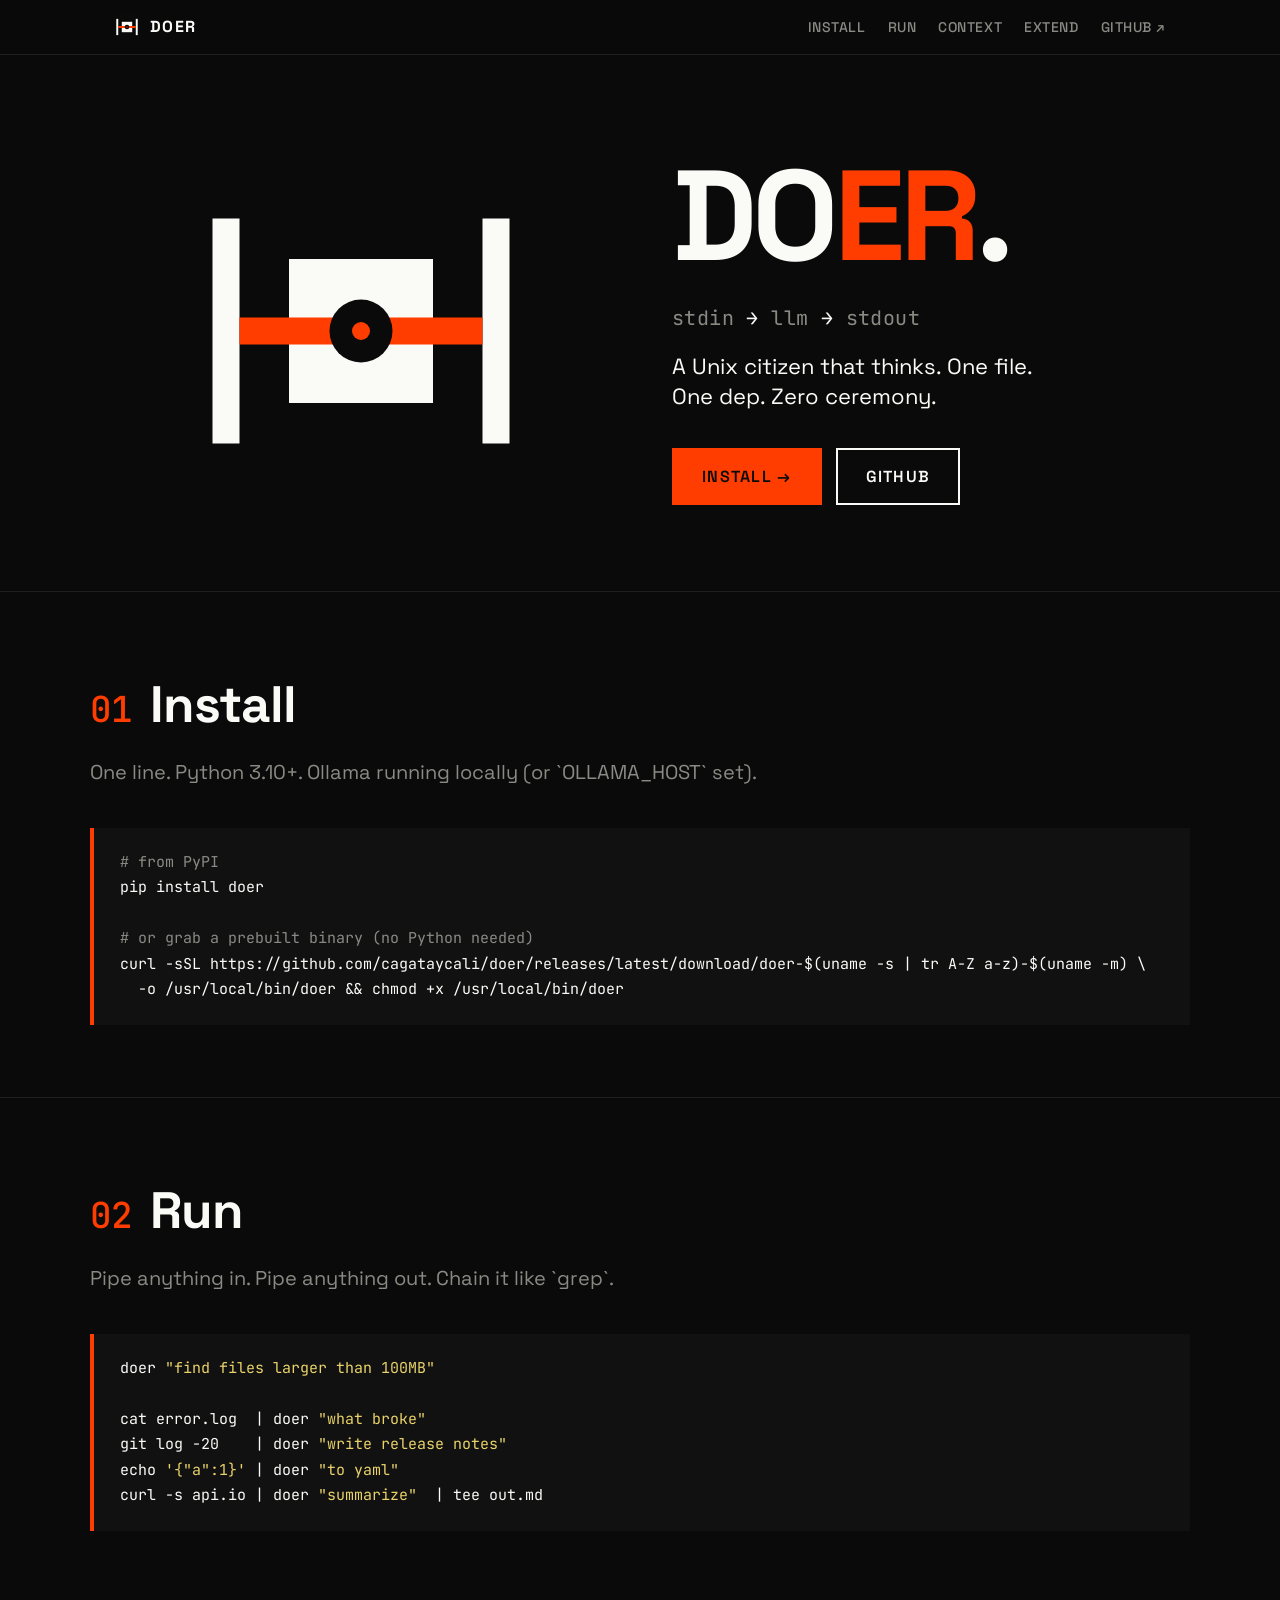
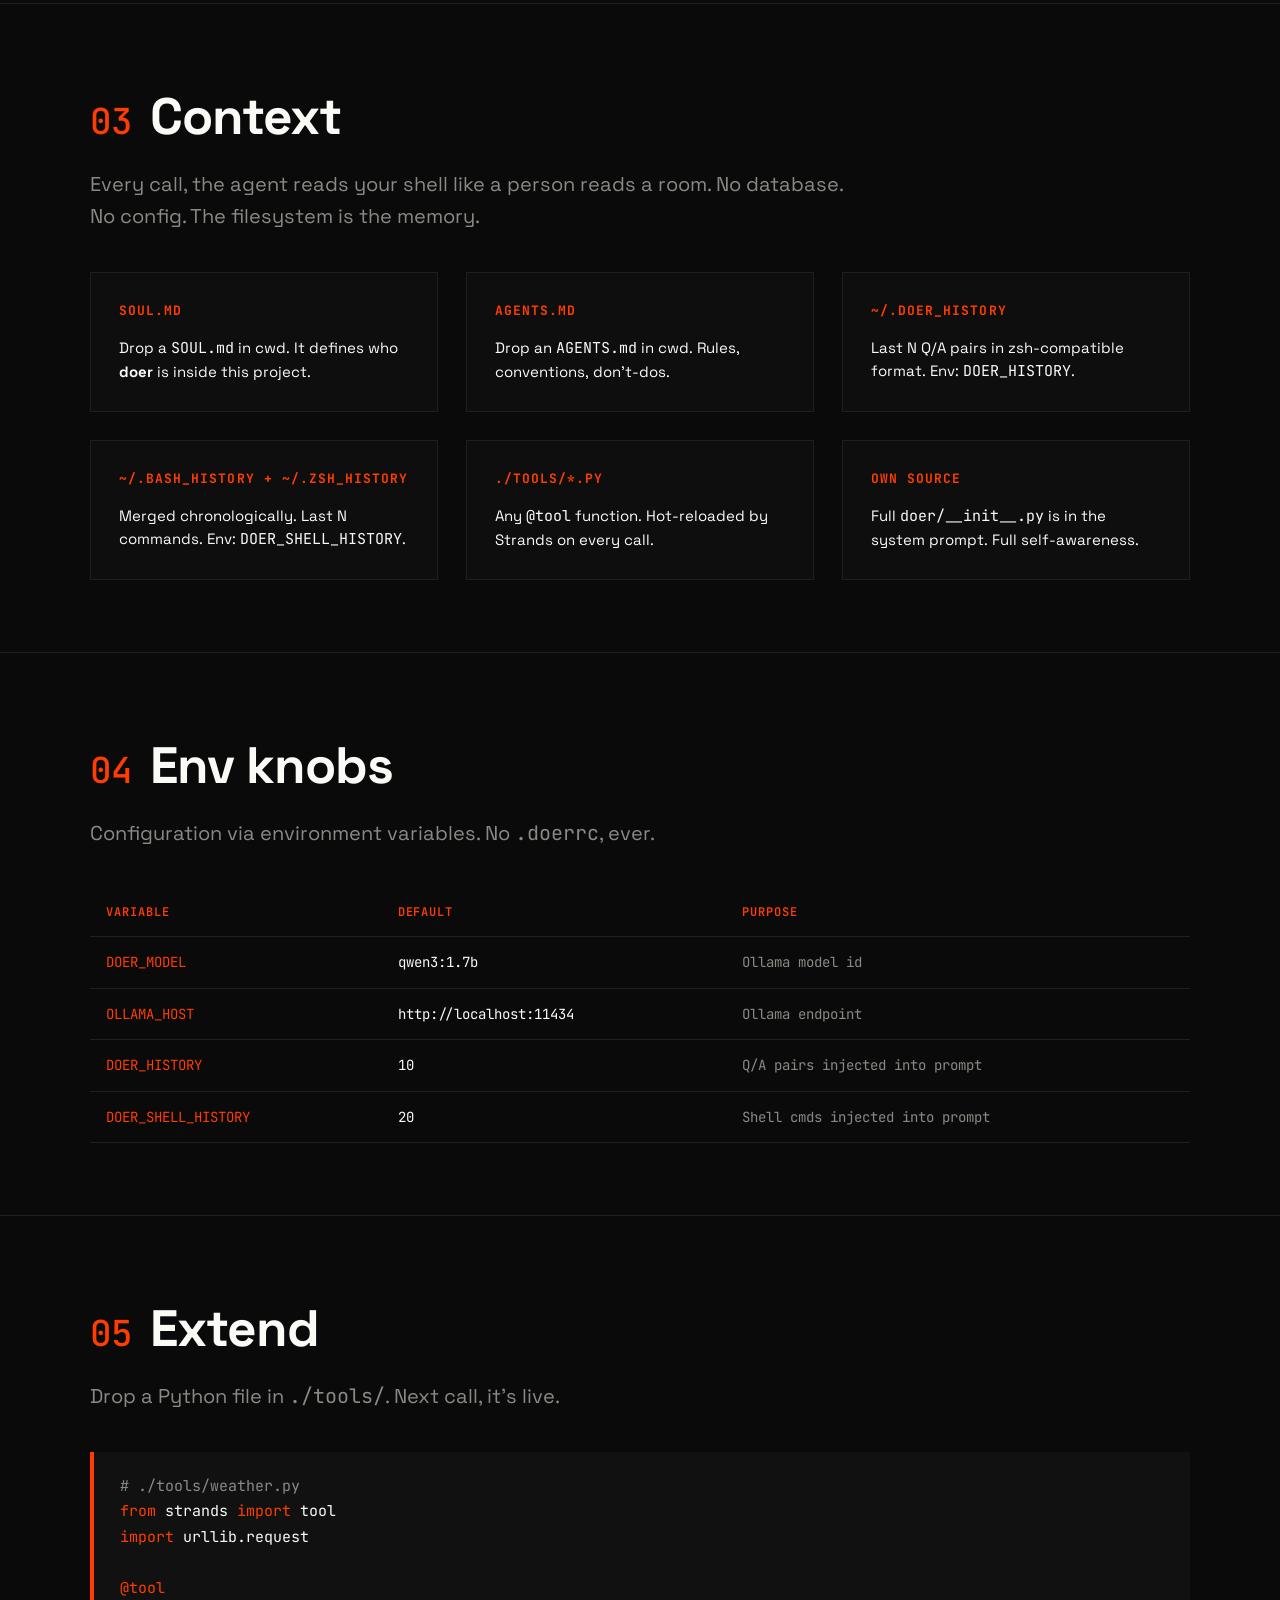
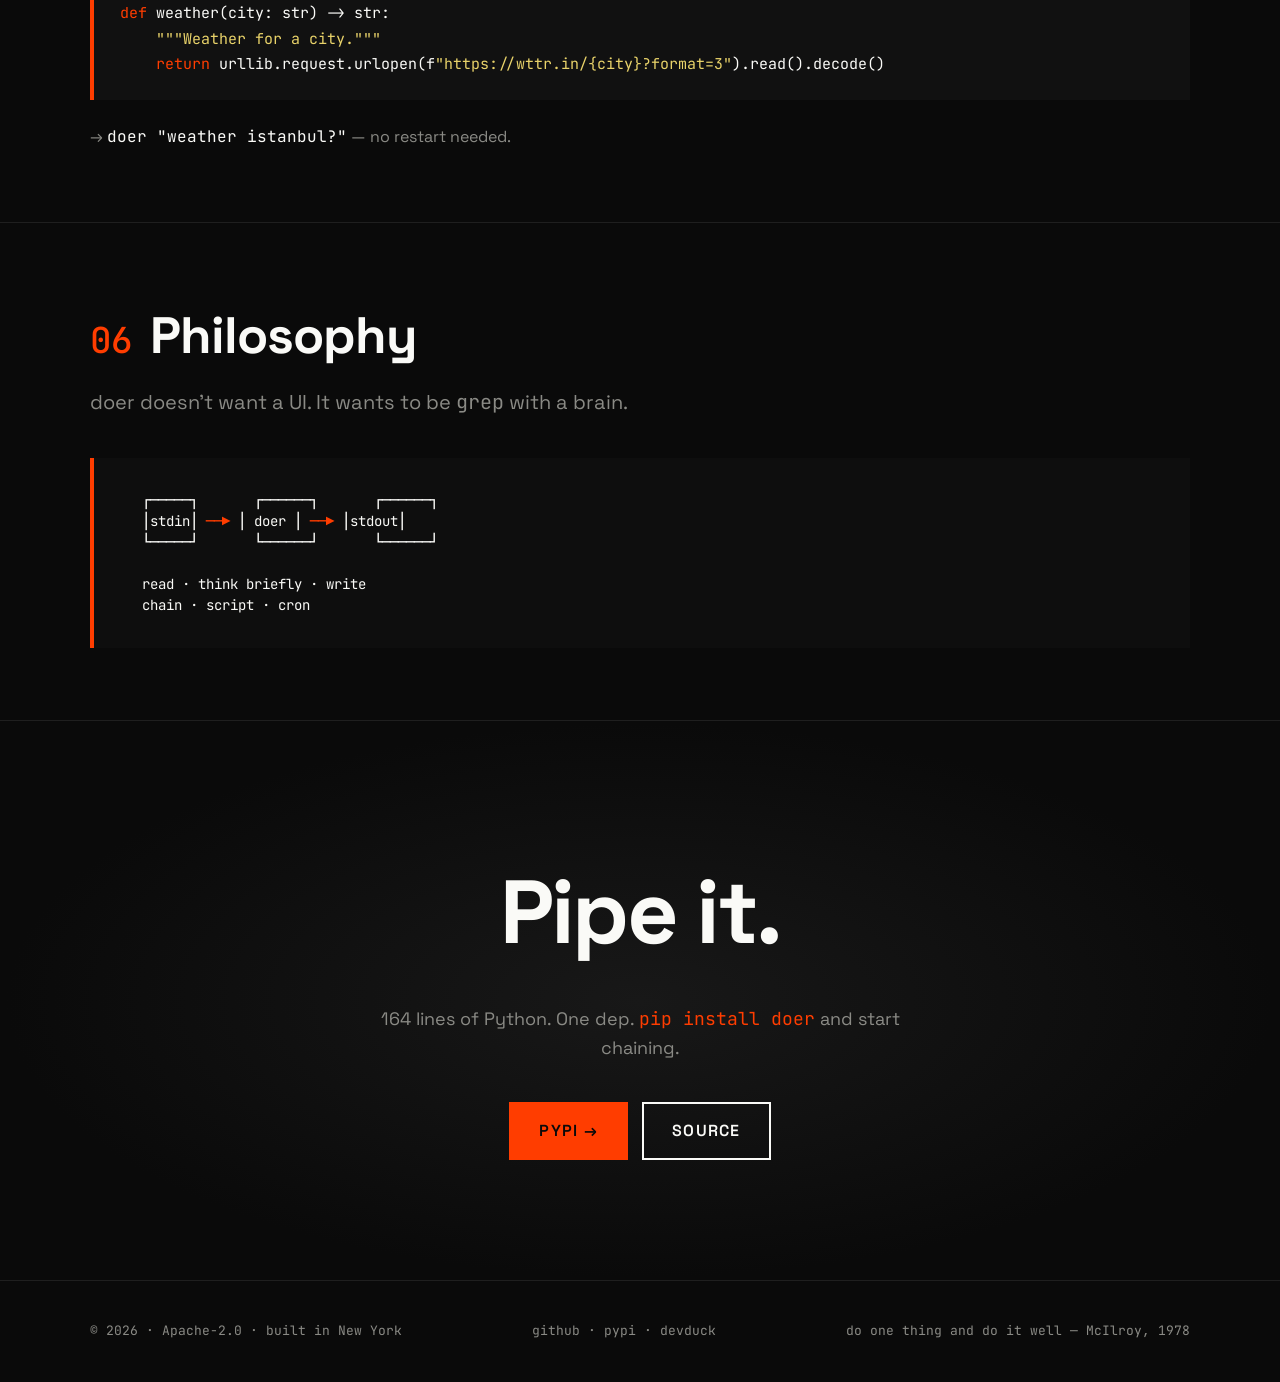
==== docs/index.html @ dee0f4cd "v0.2.0: new brand — bold, solid, pipe-first - new mark: black/paper/signal-orange geometric pipe (do" ====
<!doctype html>
<html lang="en">
<head>
<meta charset="utf-8">
<meta name="viewport" content="width=device-width,initial-scale=1">
<title>DOER · stdin → llm → stdout</title>
<meta name="description" content="A Unix citizen that thinks. One file. One dep. Zero ceremony.">
<meta property="og:title" content="DOER">
<meta property="og:description" content="stdin → llm → stdout. One file. One dep. 164 lines.">
<meta property="og:image" content="doer.svg">
<meta name="theme-color" content="#0A0A0A">
<link rel="icon" href="doer.svg">
<link rel="preconnect" href="https://fonts.googleapis.com">
<link rel="preconnect" href="https://fonts.gstatic.com" crossorigin>
<link href="https://fonts.googleapis.com/css2?family=Space+Grotesk:wght@400;500;600;700&family=JetBrains+Mono:wght@400;500;700&display=swap" rel="stylesheet">
<style>
  :root {
    --ink:    #0A0A0A;
    --paper:  #FAFAF7;
    --signal: #FF3D00;
    --mute:   #8A8A85;
    --line:   #1F1F1F;
    --sans:   'Space Grotesk', system-ui, sans-serif;
    --mono:   'JetBrains Mono', ui-monospace, Menlo, monospace;
  }
  * { box-sizing: border-box; margin: 0; padding: 0; }
  html { scroll-behavior: smooth; }
  body {
    background: var(--ink);
    color: var(--paper);
    font: 16px/1.6 var(--sans);
    -webkit-font-smoothing: antialiased;
    overflow-x: hidden;
  }
  a { color: var(--signal); text-decoration: none; }
  a:hover { text-decoration: underline; text-underline-offset: 3px; }
  code, pre { font-family: var(--mono); }

  /* top nav */
  nav {
    position: sticky; top: 0; z-index: 10;
    background: rgba(10,10,10,0.85);
    backdrop-filter: blur(12px);
    border-bottom: 1px solid var(--line);
  }
  nav .wrap {
    max-width: 1100px; margin: 0 auto;
    padding: 14px 24px;
    display: flex; align-items: center; gap: 24px;
  }
  nav .brand {
    display: flex; align-items: center; gap: 10px;
    font-weight: 700; letter-spacing: 0.08em; color: var(--paper);
  }
  nav .brand img { width: 26px; height: 26px; }
  nav ul { display: flex; gap: 22px; list-style: none; margin-left: auto; font-size: 14px; }
  nav ul a { color: var(--mute); font-weight: 500; letter-spacing: 0.04em; text-transform: uppercase; }
  nav ul a:hover { color: var(--paper); text-decoration: none; }

  /* hero */
  .hero {
    max-width: 1100px; margin: 0 auto;
    padding: 96px 24px 80px;
    display: grid; grid-template-columns: 1fr 1fr; gap: 64px; align-items: center;
  }
  .hero .mark { display: flex; justify-content: center; }
  .hero .mark img { width: 100%; max-width: 360px; height: auto; }
  .hero h1 {
    font-size: clamp(64px, 10vw, 128px);
    font-weight: 700;
    letter-spacing: -0.04em;
    line-height: 0.92;
  }
  .hero h1 .accent { color: var(--signal); }
  .hero .flow {
    font-family: var(--mono);
    font-size: 20px;
    color: var(--mute);
    margin: 28px 0 18px;
    letter-spacing: 0.02em;
  }
  .hero .flow b { color: var(--paper); font-weight: 500; }
  .hero .tag {
    font-size: 22px; line-height: 1.35; font-weight: 400; color: var(--paper);
    margin-bottom: 36px; max-width: 26ch;
  }
  .cta { display: flex; gap: 14px; flex-wrap: wrap; }
  .btn {
    font: inherit; font-weight: 600;
    padding: 14px 28px;
    border: 2px solid var(--paper);
    color: var(--paper); background: transparent;
    text-transform: uppercase; letter-spacing: 0.08em;
    transition: all 0.15s;
    display: inline-flex; align-items: center; gap: 8px;
  }
  .btn.primary { background: var(--signal); border-color: var(--signal); color: var(--ink); }
  .btn.primary:hover { background: var(--paper); border-color: var(--paper); text-decoration: none; }
  .btn:hover { background: var(--paper); color: var(--ink); text-decoration: none; }

  /* sections */
  section { padding: 72px 24px; border-top: 1px solid var(--line); }
  section .wrap { max-width: 1100px; margin: 0 auto; }
  section h2 {
    font-size: clamp(32px, 4vw, 56px);
    font-weight: 700; letter-spacing: -0.02em;
    margin-bottom: 10px;
  }
  section h2 .num { color: var(--signal); font-family: var(--mono); font-weight: 500; margin-right: 18px; font-size: 0.7em; }
  section h2 + p.lead { color: var(--mute); font-size: 20px; margin-bottom: 40px; max-width: 60ch; }

  /* code blocks */
  pre {
    background: #111; border-left: 4px solid var(--signal);
    padding: 22px 26px; overflow-x: auto; font-size: 15px; line-height: 1.7;
    color: var(--paper);
  }
  pre .c { color: var(--mute); }
  pre .k { color: var(--signal); }
  pre .s { color: #E9D36A; }

  /* feature grid */
  .grid { display: grid; grid-template-columns: repeat(3, 1fr); gap: 28px; margin-top: 16px; }
  .card {
    border: 1px solid var(--line); padding: 28px; background: #0E0E0E;
    transition: border-color 0.15s;
  }
  .card:hover { border-color: var(--signal); }
  .card h3 {
    font-family: var(--mono); font-size: 13px; letter-spacing: 0.08em;
    color: var(--signal); text-transform: uppercase;
    margin-bottom: 14px;
  }
  .card p { color: var(--paper); line-height: 1.55; font-size: 15px; }

  /* env table */
  table { width: 100%; border-collapse: collapse; font-family: var(--mono); font-size: 14px; }
  th, td { padding: 14px 16px; text-align: left; border-bottom: 1px solid var(--line); }
  th { color: var(--signal); text-transform: uppercase; letter-spacing: 0.08em; font-size: 12px; font-weight: 600; }
  td.val { color: var(--signal); }
  td.mute { color: var(--mute); }

  /* big CTA */
  .final {
    text-align: center;
    padding: 120px 24px;
    background: radial-gradient(ellipse at center, #181818, var(--ink) 70%);
  }
  .final h2 { font-size: clamp(48px, 7vw, 96px); letter-spacing: -0.03em; }
  .final p { margin: 20px auto 40px; color: var(--mute); max-width: 50ch; font-size: 18px; }

  /* footer */
  footer {
    border-top: 1px solid var(--line);
    padding: 40px 24px; font-size: 13px; color: var(--mute);
    font-family: var(--mono);
  }
  footer .wrap { max-width: 1100px; margin: 0 auto; display: flex; justify-content: space-between; flex-wrap: wrap; gap: 20px; }
  footer a { color: var(--mute); }
  footer a:hover { color: var(--signal); }

  /* ASCII flow diagram */
  .ascii {
    font-family: var(--mono); white-space: pre;
    color: var(--paper); background: #0E0E0E;
    padding: 32px; border-left: 4px solid var(--signal);
    font-size: 14px; line-height: 1.5; overflow-x: auto;
  }
  .ascii .a { color: var(--signal); }

  @media (max-width: 768px) {
    .hero { grid-template-columns: 1fr; padding: 48px 24px; gap: 32px; }
    .hero .mark img { max-width: 220px; }
    .grid { grid-template-columns: 1fr; }
    nav ul { gap: 14px; }
  }
</style>
</head>
<body>

<nav>
  <div class="wrap">
    <a class="brand" href="#top"><img src="doer.svg" alt=""> DOER</a>
    <ul>
      <li><a href="#install">Install</a></li>
      <li><a href="#run">Run</a></li>
      <li><a href="#context">Context</a></li>
      <li><a href="#extend">Extend</a></li>
      <li><a href="https://github.com/cagataycali/doer">GitHub ↗</a></li>
    </ul>
  </div>
</nav>

<div class="hero" id="top">
  <div class="mark"><img src="doer.svg" alt="doer mark"></div>
  <div>
    <h1>DO<span class="accent">ER</span>.</h1>
    <div class="flow">stdin <b>→</b> llm <b>→</b> stdout</div>
    <p class="tag">A Unix citizen that thinks. One file. One dep. Zero ceremony.</p>
    <div class="cta">
      <a class="btn primary" href="#install">Install →</a>
      <a class="btn" href="https://github.com/cagataycali/doer">GitHub</a>
    </div>
  </div>
</div>

<section id="install">
  <div class="wrap">
    <h2><span class="num">01</span>Install</h2>
    <p class="lead">One line. Python 3.10+. Ollama running locally (or `OLLAMA_HOST` set).</p>
    <pre><span class="c"># from PyPI</span>
pip install doer

<span class="c"># or grab a prebuilt binary (no Python needed)</span>
curl -sSL https://github.com/cagataycali/doer/releases/latest/download/doer-$(uname -s | tr A-Z a-z)-$(uname -m) \
  -o /usr/local/bin/doer && chmod +x /usr/local/bin/doer</pre>
  </div>
</section>

<section id="run">
  <div class="wrap">
    <h2><span class="num">02</span>Run</h2>
    <p class="lead">Pipe anything in. Pipe anything out. Chain it like `grep`.</p>
    <pre>doer <span class="s">"find files larger than 100MB"</span>

cat error.log  | doer <span class="s">"what broke"</span>
git log -20    | doer <span class="s">"write release notes"</span>
echo <span class="s">'{"a":1}'</span> | doer <span class="s">"to yaml"</span>
curl -s api.io | doer <span class="s">"summarize"</span>  | tee out.md</pre>
  </div>
</section>

<section id="context">
  <div class="wrap">
    <h2><span class="num">03</span>Context</h2>
    <p class="lead">Every call, the agent reads your shell like a person reads a room. No database. No config. The filesystem is the memory.</p>
    <div class="grid">
      <div class="card"><h3>SOUL.md</h3><p>Drop a <code>SOUL.md</code> in cwd. It defines who <b>doer</b> is inside this project.</p></div>
      <div class="card"><h3>AGENTS.md</h3><p>Drop an <code>AGENTS.md</code> in cwd. Rules, conventions, don't-dos.</p></div>
      <div class="card"><h3>~/.doer_history</h3><p>Last N Q/A pairs in zsh-compatible format. Env: <code>DOER_HISTORY</code>.</p></div>
      <div class="card"><h3>~/.bash_history + ~/.zsh_history</h3><p>Merged chronologically. Last N commands. Env: <code>DOER_SHELL_HISTORY</code>.</p></div>
      <div class="card"><h3>./tools/*.py</h3><p>Any <code>@tool</code> function. Hot-reloaded by Strands on every call.</p></div>
      <div class="card"><h3>Own source</h3><p>Full <code>doer/__init__.py</code> is in the system prompt. Full self-awareness.</p></div>
    </div>
  </div>
</section>

<section id="env">
  <div class="wrap">
    <h2><span class="num">04</span>Env knobs</h2>
    <p class="lead">Configuration via environment variables. No <code>.doerrc</code>, ever.</p>
    <table>
      <thead><tr><th>Variable</th><th>Default</th><th>Purpose</th></tr></thead>
      <tbody>
        <tr><td class="val">DOER_MODEL</td><td><code>qwen3:1.7b</code></td><td class="mute">Ollama model id</td></tr>
        <tr><td class="val">OLLAMA_HOST</td><td><code>http://localhost:11434</code></td><td class="mute">Ollama endpoint</td></tr>
        <tr><td class="val">DOER_HISTORY</td><td><code>10</code></td><td class="mute">Q/A pairs injected into prompt</td></tr>
        <tr><td class="val">DOER_SHELL_HISTORY</td><td><code>20</code></td><td class="mute">Shell cmds injected into prompt</td></tr>
      </tbody>
    </table>
  </div>
</section>

<section id="extend">
  <div class="wrap">
    <h2><span class="num">05</span>Extend</h2>
    <p class="lead">Drop a Python file in <code>./tools/</code>. Next call, it's live.</p>
    <pre><span class="c"># ./tools/weather.py</span>
<span class="k">from</span> strands <span class="k">import</span> tool
<span class="k">import</span> urllib.request

<span class="k">@tool</span>
<span class="k">def</span> weather(city: str) -> str:
    <span class="s">"""Weather for a city."""</span>
    <span class="k">return</span> urllib.request.urlopen(f<span class="s">"https://wttr.in/{city}?format=3"</span>).read().decode()</pre>
    <p style="margin-top: 24px; color: var(--mute);">→ <code style="color: var(--paper)">doer "weather istanbul?"</code> — no restart needed.</p>
  </div>
</section>

<section id="philosophy">
  <div class="wrap">
    <h2><span class="num">06</span>Philosophy</h2>
    <p class="lead">doer doesn't want a UI. It wants to be <code>grep</code> with a brain.</p>
    <div class="ascii">  ┌─────┐       ┌──────┐       ┌──────┐
  │stdin│ <span class="a">──▶</span> │ doer │ <span class="a">──▶</span> │stdout│
  └─────┘       └──────┘       └──────┘

  read · think briefly · write
  chain · script · cron</div>
  </div>
</section>

<section class="final" id="final">
  <h2>Pipe it.</h2>
  <p>164 lines of Python. One dep. <code style="color: var(--signal)">pip install doer</code> and start chaining.</p>
  <div class="cta" style="justify-content: center;">
    <a class="btn primary" href="https://pypi.org/project/doer/">PyPI →</a>
    <a class="btn" href="https://github.com/cagataycali/doer">Source</a>
  </div>
</section>

<footer>
  <div class="wrap">
    <div>© 2026 · Apache-2.0 · built in New York</div>
    <div><a href="https://github.com/cagataycali/doer">github</a> · <a href="https://pypi.org/project/doer/">pypi</a> · <a href="https://github.com/cagataycali/devduck">devduck</a></div>
    <div><code>do one thing and do it well</code> — McIlroy, 1978</div>
  </div>
</footer>

</body>
</html>
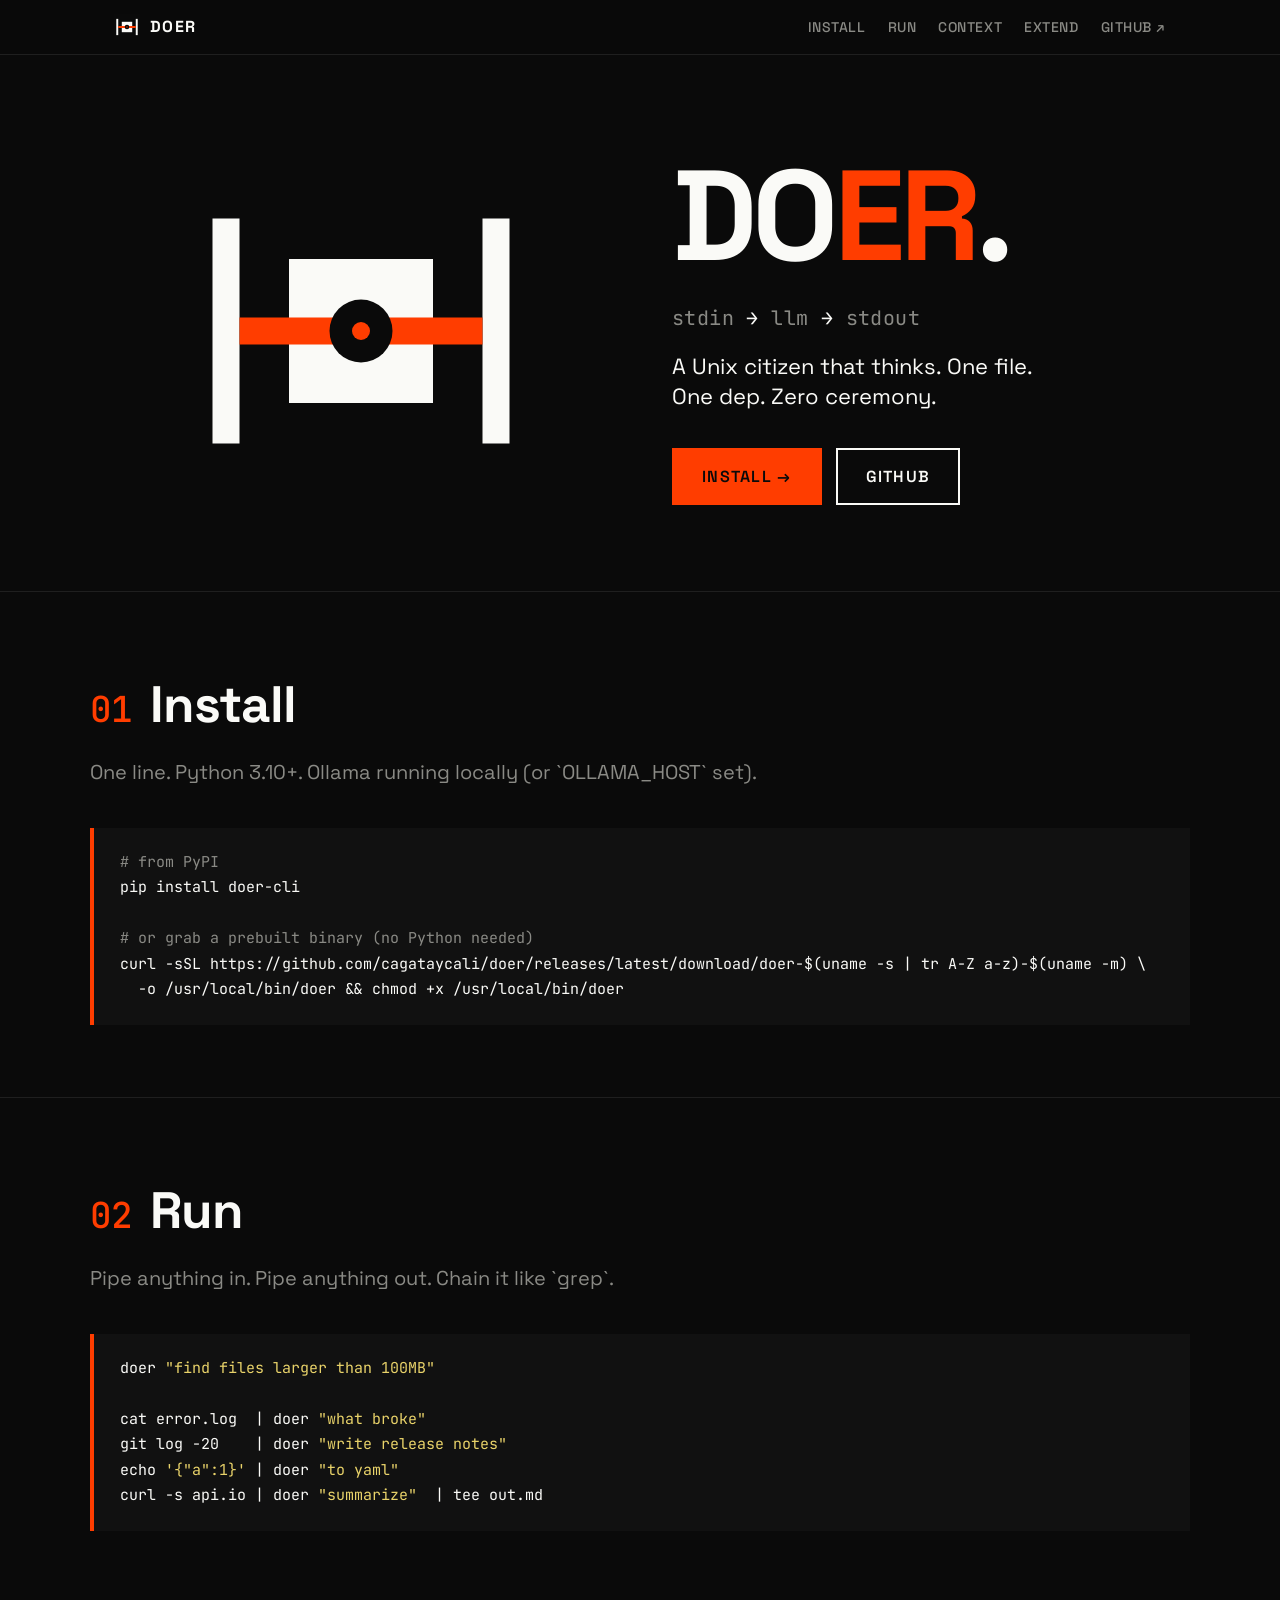
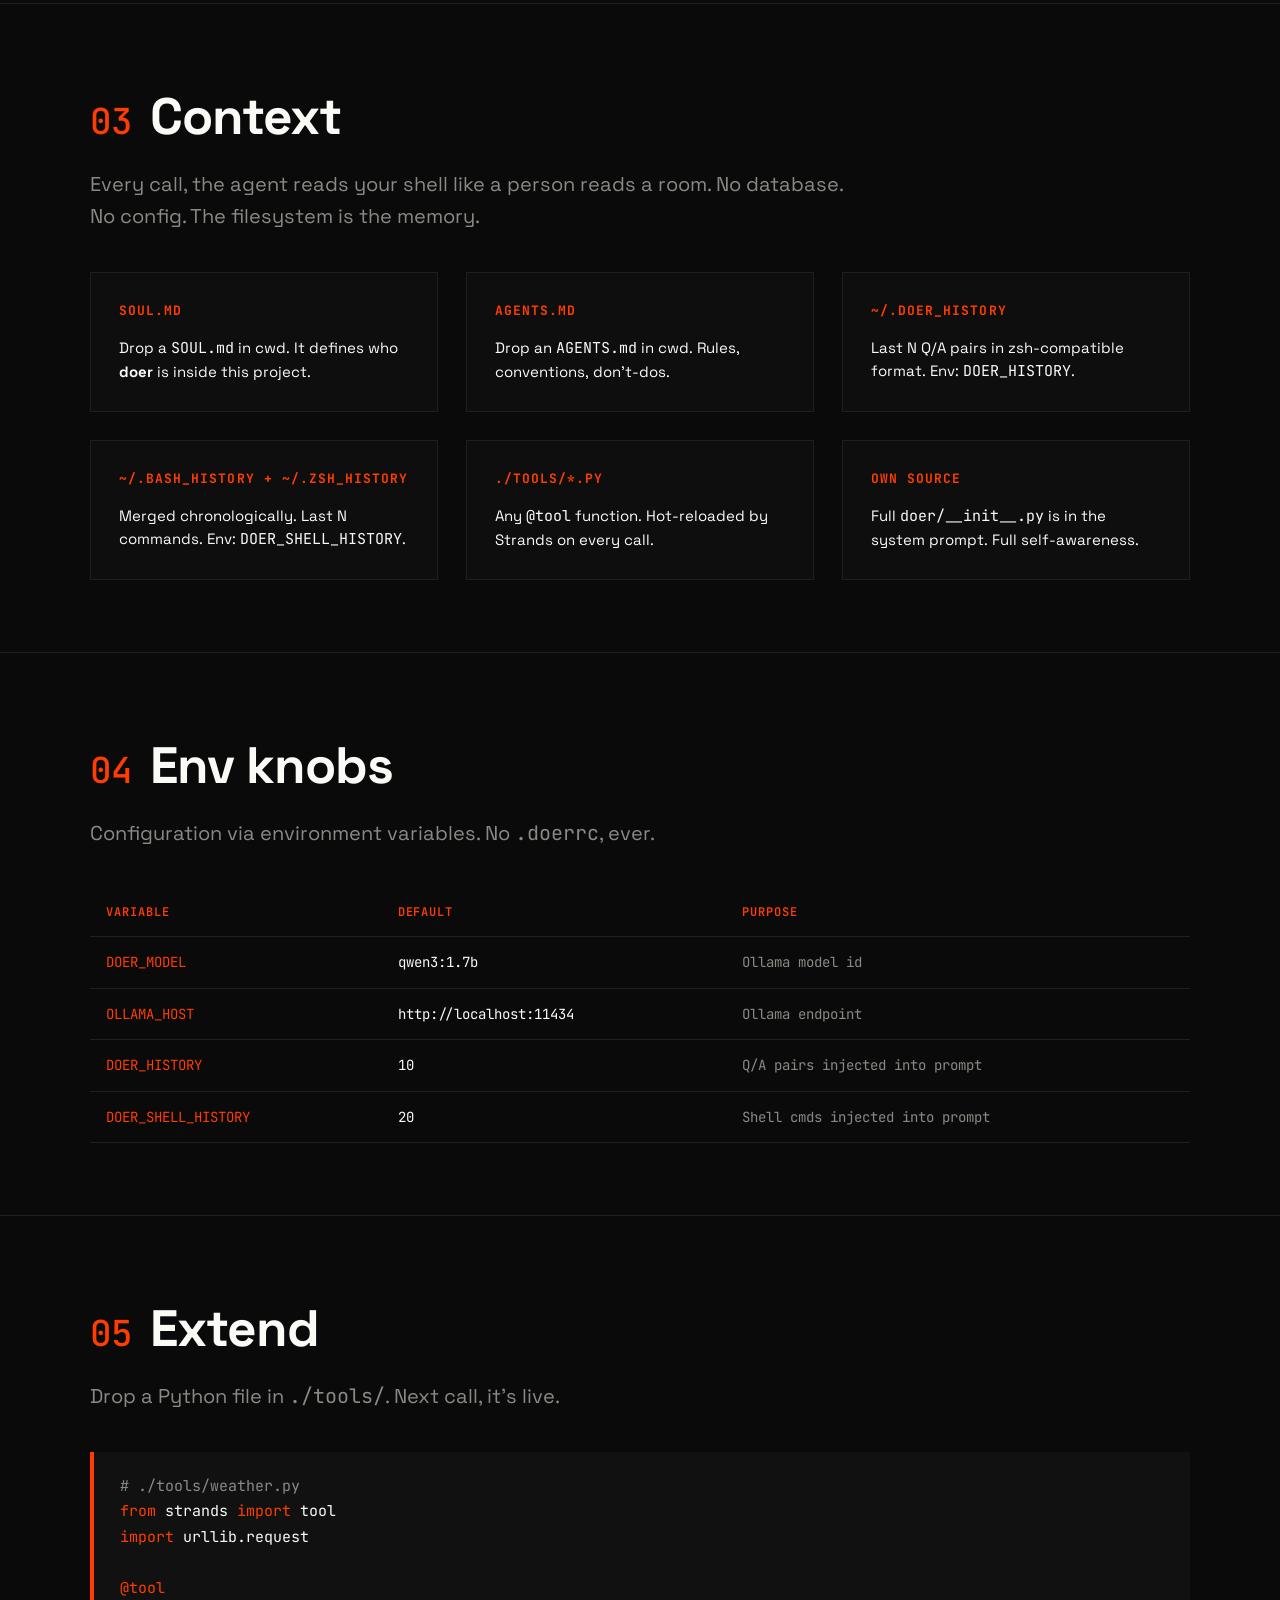
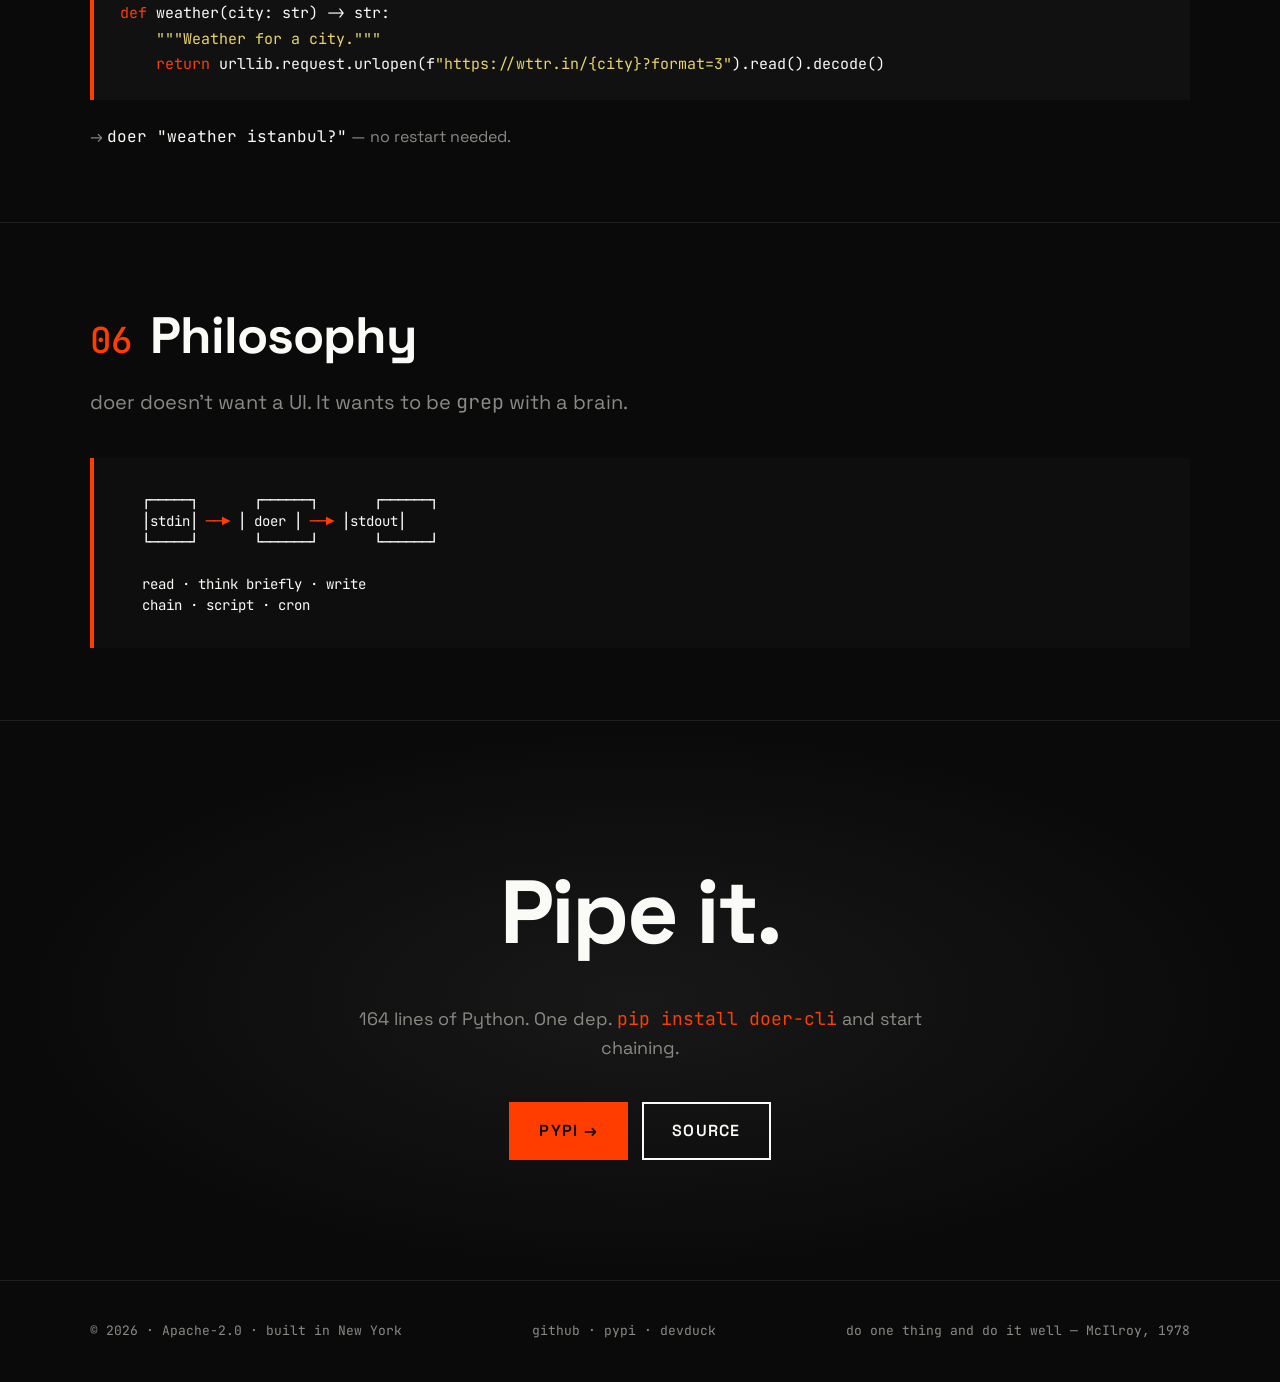
==== commit 6b78ea36: "pypi: rename package to 'doer-cli' (name 'doer' is reserved on PyPI) PyPI blocks the bare name 'doer" ====
--- a/docs/index.html
+++ b/docs/index.html
@@ -209,7 +209,7 @@
     <h2><span class="num">01</span>Install</h2>
     <p class="lead">One line. Python 3.10+. Ollama running locally (or `OLLAMA_HOST` set).</p>
     <pre><span class="c"># from PyPI</span>
-pip install doer
+pip install doer-cli
 
 <span class="c"># or grab a prebuilt binary (no Python needed)</span>
 curl -sSL https://github.com/cagataycali/doer/releases/latest/download/doer-$(uname -s | tr A-Z a-z)-$(uname -m) \
@@ -292,9 +292,9 @@
 
 <section class="final" id="final">
   <h2>Pipe it.</h2>
-  <p>164 lines of Python. One dep. <code style="color: var(--signal)">pip install doer</code> and start chaining.</p>
+  <p>164 lines of Python. One dep. <code style="color: var(--signal)">pip install doer-cli</code> and start chaining.</p>
   <div class="cta" style="justify-content: center;">
-    <a class="btn primary" href="https://pypi.org/project/doer/">PyPI →</a>
+    <a class="btn primary" href="https://pypi.org/project/doer-cli/">PyPI →</a>
     <a class="btn" href="https://github.com/cagataycali/doer">Source</a>
   </div>
 </section>
@@ -302,7 +302,7 @@
 <footer>
   <div class="wrap">
     <div>© 2026 · Apache-2.0 · built in New York</div>
-    <div><a href="https://github.com/cagataycali/doer">github</a> · <a href="https://pypi.org/project/doer/">pypi</a> · <a href="https://github.com/cagataycali/devduck">devduck</a></div>
+    <div><a href="https://github.com/cagataycali/doer">github</a> · <a href="https://pypi.org/project/doer-cli/">pypi</a> · <a href="https://github.com/cagataycali/devduck">devduck</a></div>
     <div><code>do one thing and do it well</code> — McIlroy, 1978</div>
   </div>
 </footer>
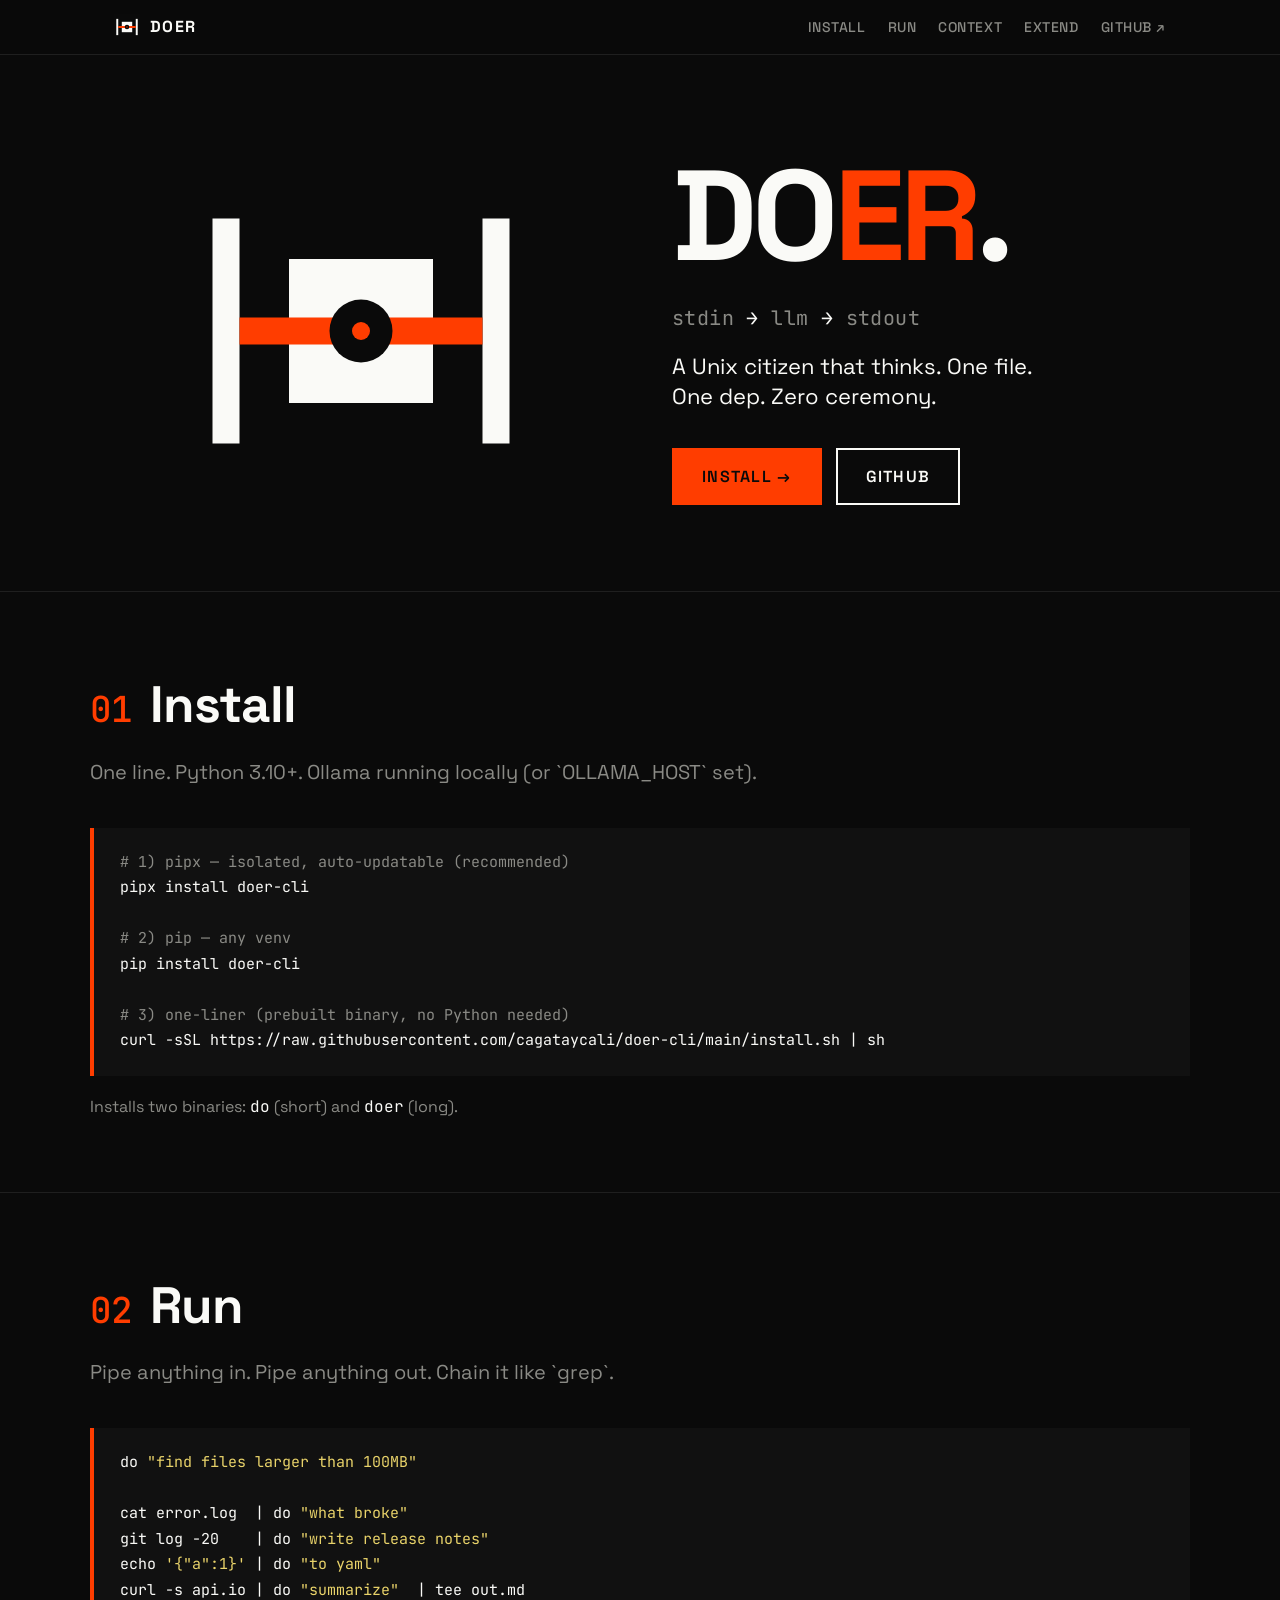
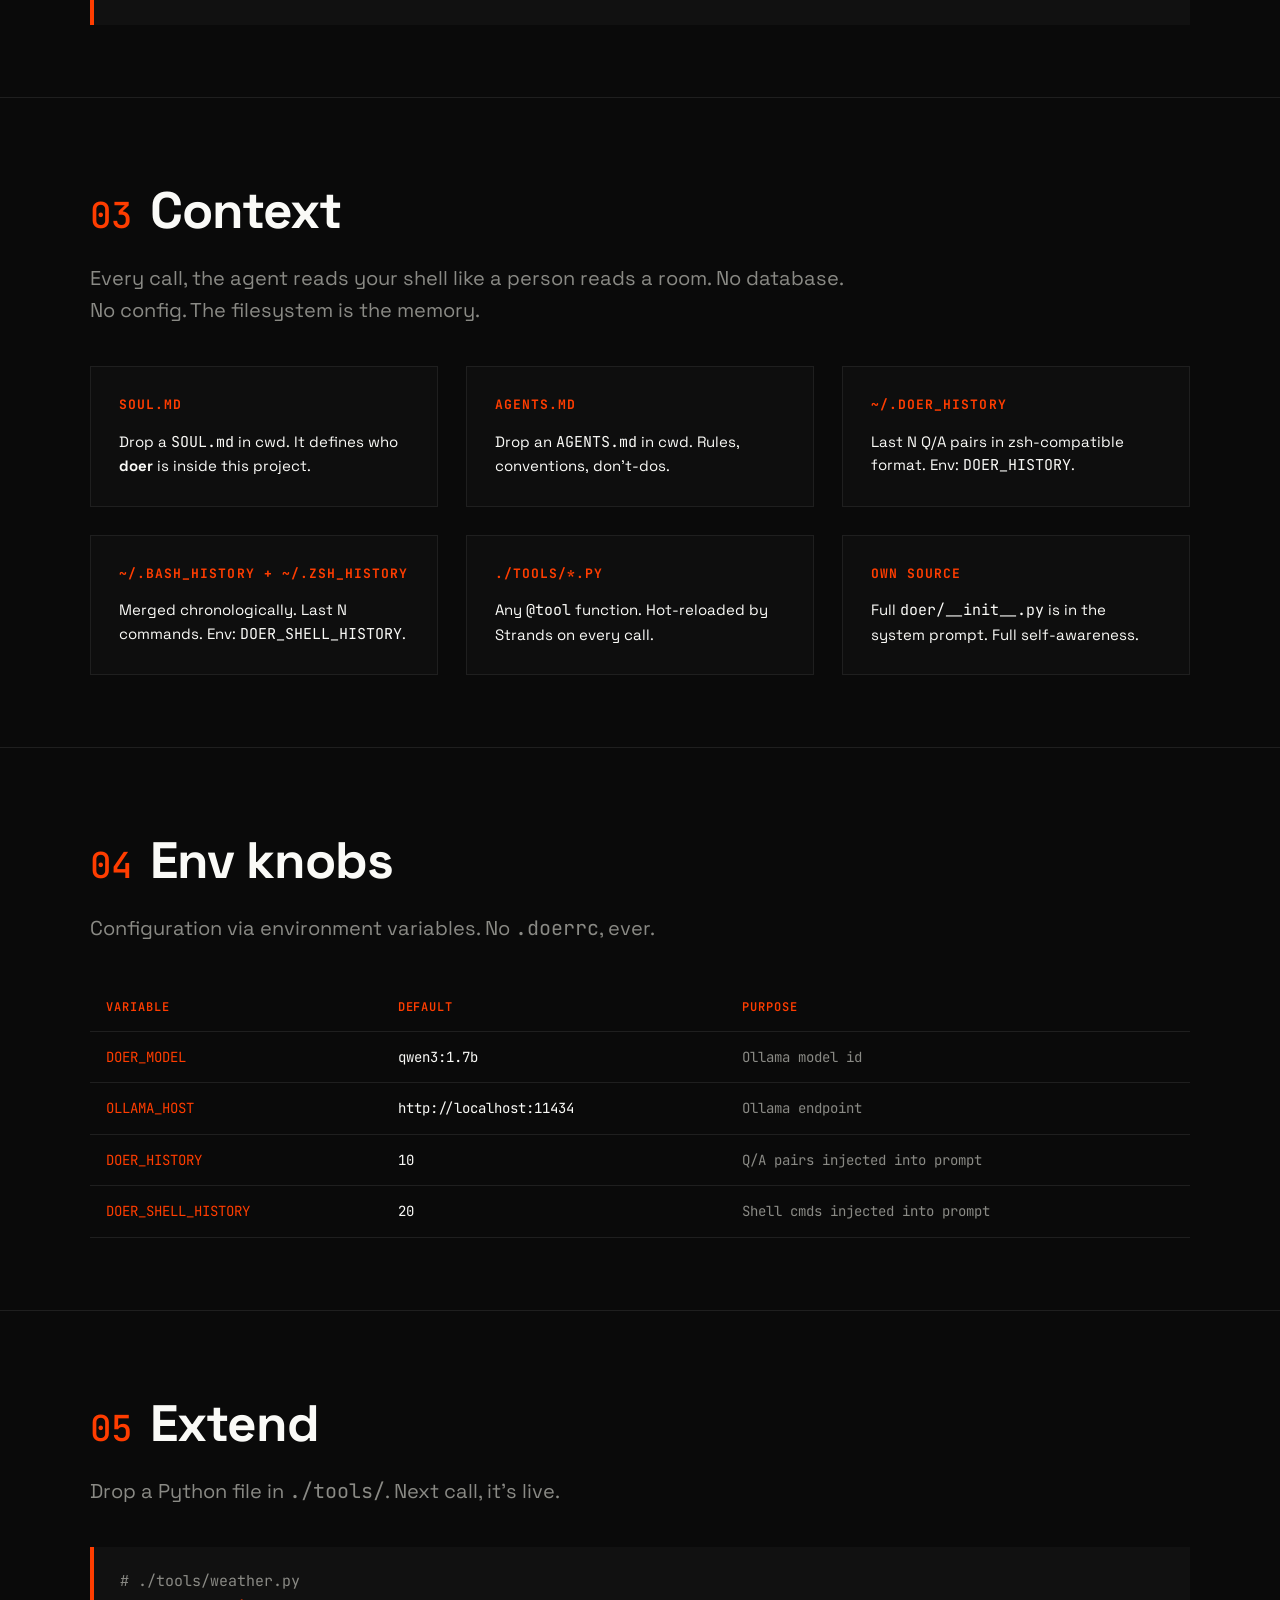
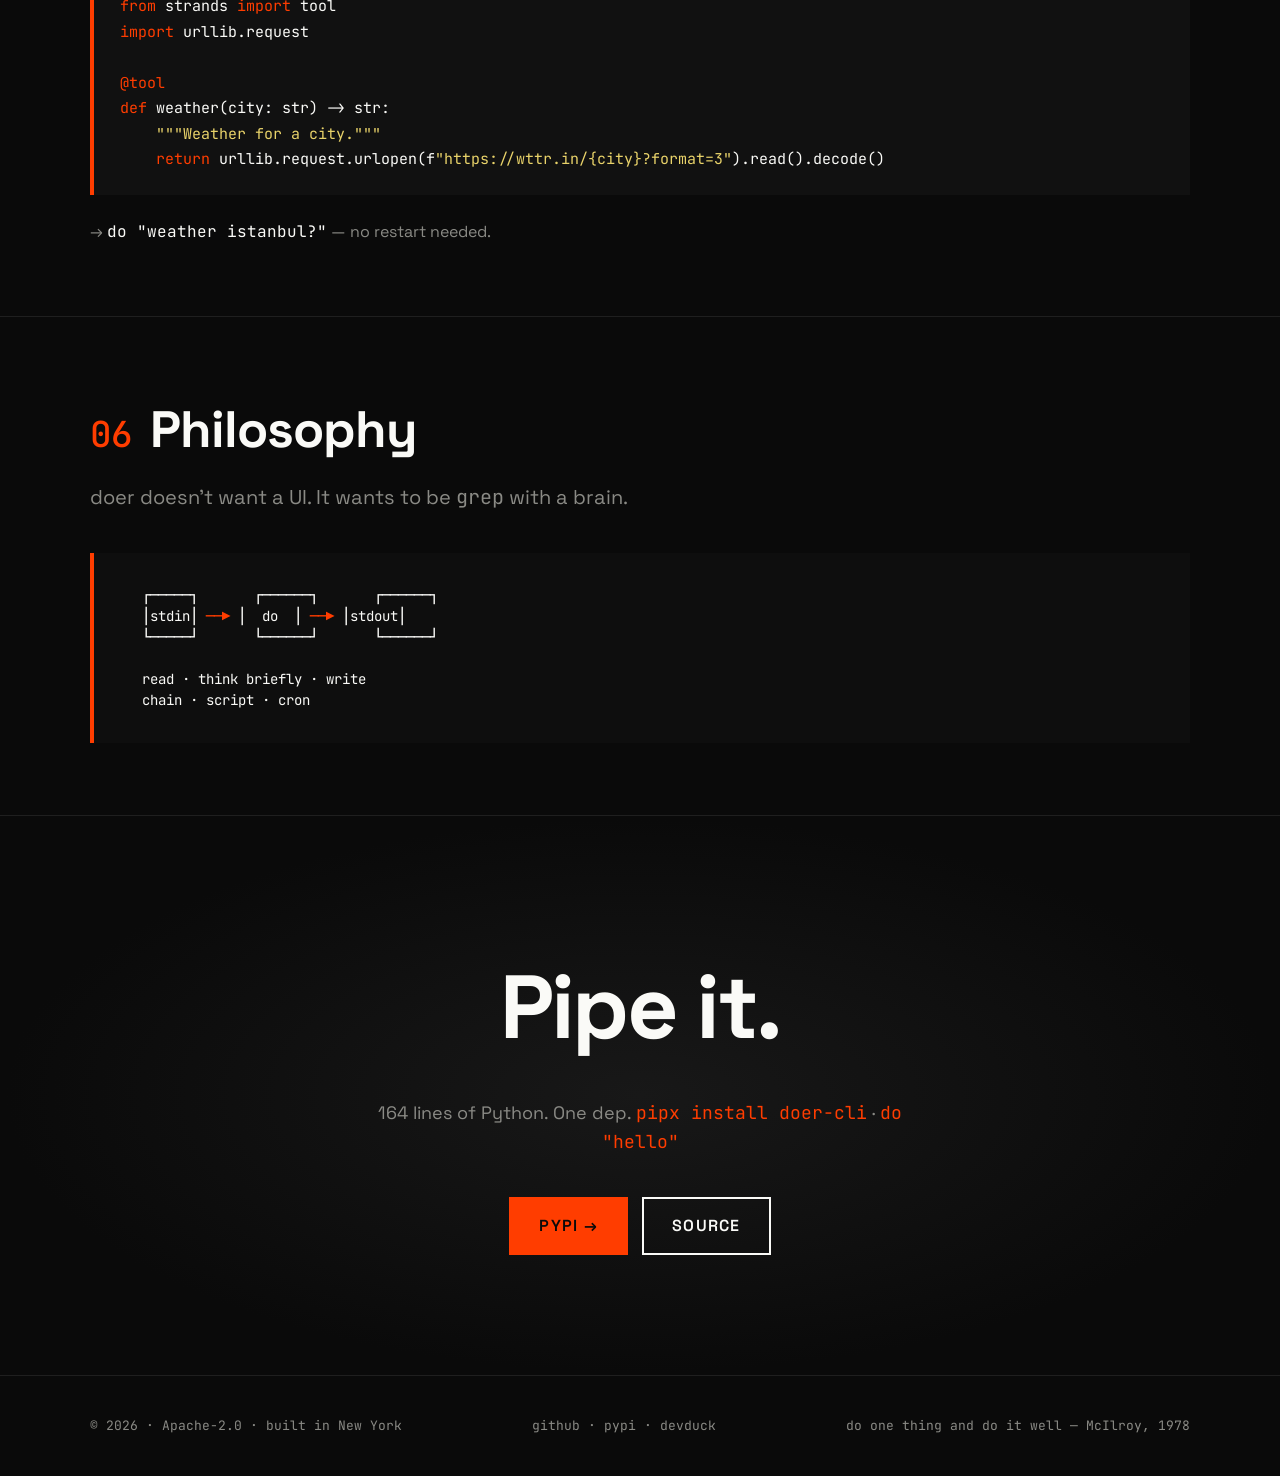
==== commit de063d23: "v0.2.1: add 'do' short cli + curl|sh installer + repo renamed - pyproject: add 'do' entrypoint along" ====
--- a/docs/index.html
+++ b/docs/index.html
@@ -186,7 +186,7 @@
       <li><a href="#run">Run</a></li>
       <li><a href="#context">Context</a></li>
       <li><a href="#extend">Extend</a></li>
-      <li><a href="https://github.com/cagataycali/doer">GitHub ↗</a></li>
+      <li><a href="https://github.com/cagataycali/doer-cli">GitHub ↗</a></li>
     </ul>
   </div>
 </nav>
@@ -199,7 +199,7 @@
     <p class="tag">A Unix citizen that thinks. One file. One dep. Zero ceremony.</p>
     <div class="cta">
       <a class="btn primary" href="#install">Install →</a>
-      <a class="btn" href="https://github.com/cagataycali/doer">GitHub</a>
+      <a class="btn" href="https://github.com/cagataycali/doer-cli">GitHub</a>
     </div>
   </div>
 </div>
@@ -208,12 +208,16 @@
   <div class="wrap">
     <h2><span class="num">01</span>Install</h2>
     <p class="lead">One line. Python 3.10+. Ollama running locally (or `OLLAMA_HOST` set).</p>
-    <pre><span class="c"># from PyPI</span>
+    <pre><span class="c"># 1) pipx — isolated, auto-updatable (recommended)</span>
+pipx install doer-cli
+
+<span class="c"># 2) pip — any venv</span>
 pip install doer-cli
 
-<span class="c"># or grab a prebuilt binary (no Python needed)</span>
-curl -sSL https://github.com/cagataycali/doer/releases/latest/download/doer-$(uname -s | tr A-Z a-z)-$(uname -m) \
-  -o /usr/local/bin/doer && chmod +x /usr/local/bin/doer</pre>
+<span class="c"># 3) one-liner (prebuilt binary, no Python needed)</span>
+curl -sSL https://raw.githubusercontent.com/cagataycali/doer-cli/main/install.sh | sh</pre>
+
+<p style="margin-top: 18px; color: var(--mute);">Installs two binaries: <code style="color: var(--paper)">do</code> (short) and <code style="color: var(--paper)">doer</code> (long).</p>
   </div>
 </section>
 
@@ -221,12 +225,12 @@
   <div class="wrap">
     <h2><span class="num">02</span>Run</h2>
     <p class="lead">Pipe anything in. Pipe anything out. Chain it like `grep`.</p>
-    <pre>doer <span class="s">"find files larger than 100MB"</span>
-
-cat error.log  | doer <span class="s">"what broke"</span>
-git log -20    | doer <span class="s">"write release notes"</span>
-echo <span class="s">'{"a":1}'</span> | doer <span class="s">"to yaml"</span>
-curl -s api.io | doer <span class="s">"summarize"</span>  | tee out.md</pre>
+    <pre>do <span class="s">"find files larger than 100MB"</span>
+
+cat error.log  | do <span class="s">"what broke"</span>
+git log -20    | do <span class="s">"write release notes"</span>
+echo <span class="s">'{"a":1}'</span> | do <span class="s">"to yaml"</span>
+curl -s api.io | do <span class="s">"summarize"</span>  | tee out.md</pre>
   </div>
 </section>
 
@@ -273,7 +277,7 @@
 <span class="k">def</span> weather(city: str) -> str:
     <span class="s">"""Weather for a city."""</span>
     <span class="k">return</span> urllib.request.urlopen(f<span class="s">"https://wttr.in/{city}?format=3"</span>).read().decode()</pre>
-    <p style="margin-top: 24px; color: var(--mute);">→ <code style="color: var(--paper)">doer "weather istanbul?"</code> — no restart needed.</p>
+    <p style="margin-top: 24px; color: var(--mute);">→ <code style="color: var(--paper)">do "weather istanbul?"</code> — no restart needed.</p>
   </div>
 </section>
 
@@ -282,7 +286,7 @@
     <h2><span class="num">06</span>Philosophy</h2>
     <p class="lead">doer doesn't want a UI. It wants to be <code>grep</code> with a brain.</p>
     <div class="ascii">  ┌─────┐       ┌──────┐       ┌──────┐
-  │stdin│ <span class="a">──▶</span> │ doer │ <span class="a">──▶</span> │stdout│
+  │stdin│ <span class="a">──▶</span> │  do  │ <span class="a">──▶</span> │stdout│
   └─────┘       └──────┘       └──────┘
 
   read · think briefly · write
@@ -292,17 +296,17 @@
 
 <section class="final" id="final">
   <h2>Pipe it.</h2>
-  <p>164 lines of Python. One dep. <code style="color: var(--signal)">pip install doer-cli</code> and start chaining.</p>
+  <p>164 lines of Python. One dep. <code style="color: var(--signal)">pipx install doer-cli</code> · <code style="color: var(--signal)">do "hello"</code></p>
   <div class="cta" style="justify-content: center;">
     <a class="btn primary" href="https://pypi.org/project/doer-cli/">PyPI →</a>
-    <a class="btn" href="https://github.com/cagataycali/doer">Source</a>
+    <a class="btn" href="https://github.com/cagataycali/doer-cli">Source</a>
   </div>
 </section>
 
 <footer>
   <div class="wrap">
     <div>© 2026 · Apache-2.0 · built in New York</div>
-    <div><a href="https://github.com/cagataycali/doer">github</a> · <a href="https://pypi.org/project/doer-cli/">pypi</a> · <a href="https://github.com/cagataycali/devduck">devduck</a></div>
+    <div><a href="https://github.com/cagataycali/doer-cli">github</a> · <a href="https://pypi.org/project/doer-cli/">pypi</a> · <a href="https://github.com/cagataycali/devduck">devduck</a></div>
     <div><code>do one thing and do it well</code> — McIlroy, 1978</div>
   </div>
 </footer>
